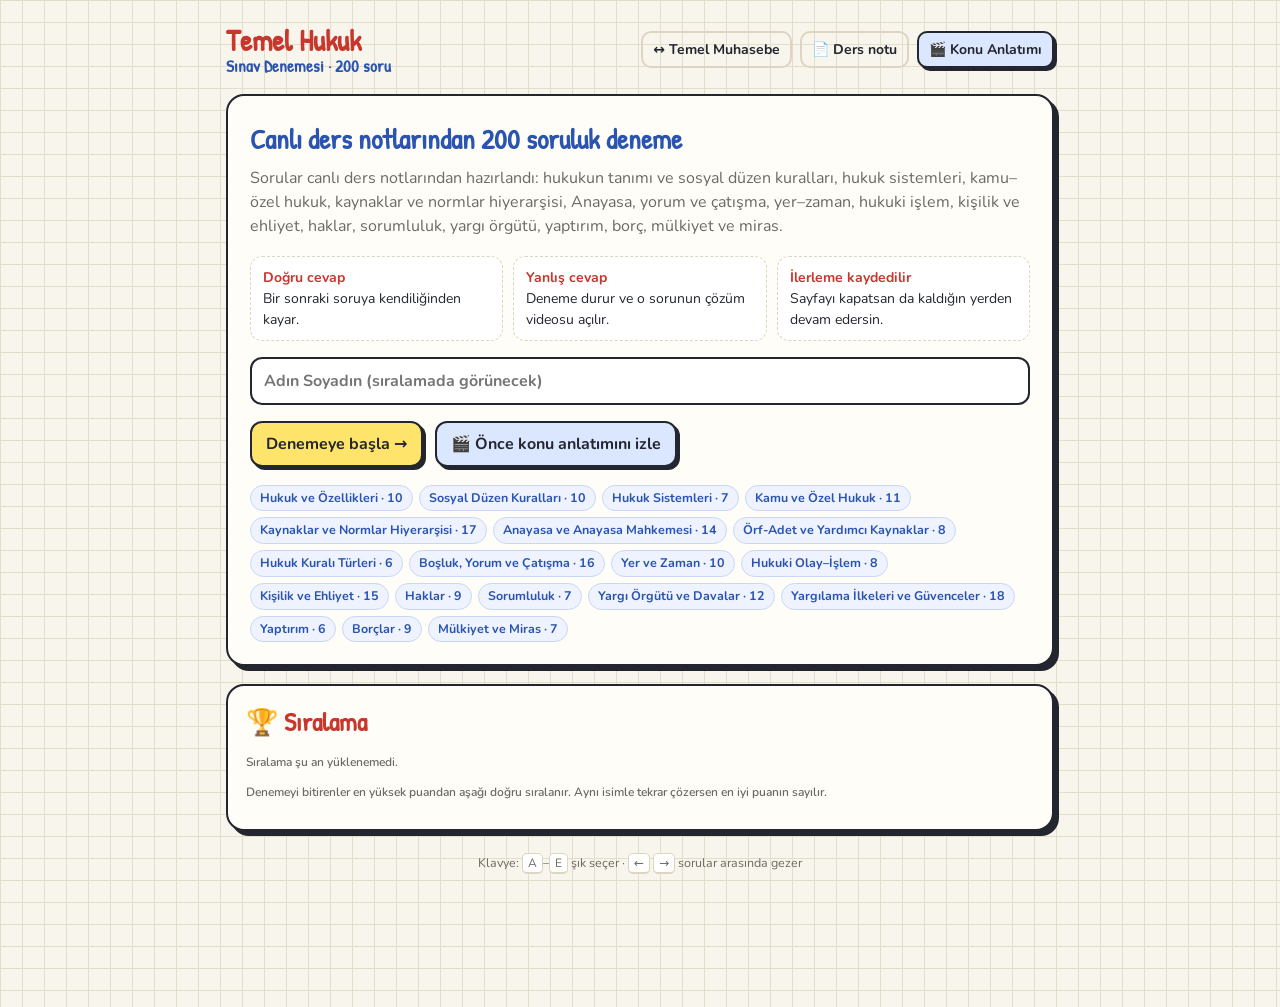
==== hukuk.html @ 13c5e0bb "Temel Hukuk denemesi eklendi: 200 soru, konu anlatımı, ders notu PDF Site iki derse ayrıldı: ortak a" ====
<!doctype html>
<html lang="tr">
<head>
<meta charset="utf-8">
<meta name="viewport" content="width=device-width, initial-scale=1">
<title>Temel Hukuk Denemesi</title>
<meta name="description" content="Temel Hukuk denemesi: canlı ders notlarından 200 soru, konu anlatım videosu ve her soru için çözüm videosu.">
<link rel="preconnect" href="https://fonts.googleapis.com">
<link rel="preconnect" href="https://fonts.gstatic.com" crossorigin>
<link href="https://fonts.googleapis.com/css2?family=Nunito:wght@400;600;700;800&family=Patrick+Hand&display=swap" rel="stylesheet">
<link rel="stylesheet" href="style.css">
</head>
<body>
<div class="wrap" id="app"></div>

<!-- Video oynatıcı -->
<div class="modal" id="modal" role="dialog" aria-modal="true" aria-label="Çözüm videosu">
  <div class="player">
    <div class="ptitle"><span class="rec" id="pTitle">Çözüm videosu</span><button class="btn sm ghost" style="color:#eee;border-color:#444" id="pClose">Kapat ✕</button></div>
    <div class="screen" id="screen">
      <div class="board" id="board"></div>
      <svg class="avatar" id="avatar" viewBox="0 0 104 120" aria-hidden="true">
        <ellipse cx="52" cy="116" rx="40" ry="5" fill="rgba(0,0,0,.25)"/>
        <path d="M14 118 C16 86 30 76 52 76 C74 76 88 86 90 118 Z" fill="#2a54b0"/>
        <path d="M44 78 L52 96 L60 78 Z" fill="#fff"/>
        <path d="M50 82 L52 100 L54 82 Z" fill="#c8372d"/>
        <g class="arm"><path d="M84 96 C96 88 98 74 92 66" stroke="#2a54b0" stroke-width="10" fill="none" stroke-linecap="round"/><circle cx="92" cy="64" r="6" fill="#f2c7a5"/><rect x="90" y="46" width="4" height="18" rx="2" fill="#ffe46b" transform="rotate(18 92 55)"/></g>
        <rect x="46" y="64" width="12" height="14" fill="#f2c7a5"/>
        <ellipse cx="52" cy="44" rx="25" ry="27" fill="#f2c7a5"/>
        <path d="M27 42 C26 20 40 13 54 14 C70 15 80 26 77 42 C74 32 66 26 52 27 C40 27 32 32 27 42Z" fill="#3b2a20"/>
        <circle cx="43" cy="46" r="7" fill="none" stroke="#222" stroke-width="2"/><circle cx="61" cy="46" r="7" fill="none" stroke="#222" stroke-width="2"/><path d="M50 46 H54" stroke="#222" stroke-width="2"/>
        <circle cx="43" cy="46" r="2.2" fill="#222"/><circle cx="61" cy="46" r="2.2" fill="#222"/>
        <ellipse class="mouth" cx="52" cy="60" rx="6" ry="3.4" fill="#8a2a22"/>
      </svg>
      <div class="cap" id="cap"></div>
      <button class="big" id="bigPlay" aria-label="Oynat" style="display:none"><b>▶</b></button>
    </div>
    <div class="ctrl">
      <button id="pPlay" aria-label="Oynat / Duraklat">⏸</button>
      <button id="pPrev" aria-label="Önceki adım">⏮</button>
      <button id="pNext" aria-label="Sonraki adım">⏭</button>
      <div class="pb" id="pBar"><i></i></div>
      <span class="t" id="pTime">0/0</span>
      <button id="pRate">1x</button>
      <button id="pMute">🔊</button>
      <button id="pDone" class="next">Devam →</button>
    </div>
  </div>
</div>

<script>window.DERS = { key: "hukuk-v1", ad: "Temel Hukuk", alt: "Sınav Denemesi", etiket: "Hukuk",
  h2: "Canlı ders notlarından 200 soruluk deneme",
  intro: "Sorular canlı ders notlarından hazırlandı: hukukun tanımı ve sosyal düzen kuralları, hukuk sistemleri, kamu–özel hukuk, kaynaklar ve normlar hiyerarşisi, Anayasa, yorum ve çatışma, yer–zaman, hukuki işlem, kişilik ve ehliyet, haklar, sorumluluk, yargı örgütü, yaptırım, borç, mülkiyet ve miras.",
  diger: { ad: "Temel Muhasebe", href: "./" }, pdf: "Temel-Hukuk-Ders-Notlari.pdf" };</script>
<script src="hukuk-sorular.js"></script>
<script src="hukuk-konu.js"></script>
<script src="app.js"></script>
</body>
</html>
---- style.css ----
:root{
  --paper:#f8f5ec; --grid:#e3ddcc; --ink:#23262f; --muted:#6b6a64; --card:#fffdf7; --line:#ddd5c2;
  --red:#c8372d; --blue:#2a54b0; --green:#23885a; --yellow:#ffe46b; --pink:#f59fb7; --teal:#7fd3cf;
  --ok-bg:#e3f5ea; --bad-bg:#fbe5e2; --board:#1f3a30; --chalk:#f3f1e7;
  color-scheme:light;
}
*{box-sizing:border-box}
html,body{margin:0}
body{
  background:var(--paper);
  background-image:linear-gradient(var(--grid) 1px,transparent 1px),linear-gradient(90deg,var(--grid) 1px,transparent 1px);
  background-size:22px 22px;
  color:var(--ink); font-family:Nunito,system-ui,sans-serif; font-size:16px; line-height:1.5; min-height:100vh;
}
button{font:inherit;cursor:pointer}
.hand{font-family:"Patrick Hand",cursive}
.wrap{max-width:860px;margin:0 auto;padding:16px 16px 120px}
header.top{display:flex;align-items:center;gap:12px;justify-content:space-between;flex-wrap:wrap;margin:8px 0 18px}
header.top h1{margin:0;font-family:"Patrick Hand",cursive;font-size:30px;color:var(--red);line-height:1.1}
header.top h1 small{display:block;font-size:17px;color:var(--blue)}
.btn{border:2px solid var(--ink);background:var(--card);color:var(--ink);border-radius:12px;padding:9px 14px;font-weight:700;box-shadow:3px 3px 0 var(--ink);transition:transform .08s,box-shadow .08s}
.btn:hover{transform:translate(-1px,-1px);box-shadow:4px 4px 0 var(--ink)}
.btn:active{transform:translate(2px,2px);box-shadow:1px 1px 0 var(--ink)}
.btn.primary{background:var(--yellow)}
.btn.blue{background:#dbe6ff}
.btn.ghost{box-shadow:none;border-color:var(--line);background:transparent}
.btn.sm{padding:6px 10px;font-size:14px;border-radius:10px}

/* Start */
.hero{background:var(--card);border:2px solid var(--ink);border-radius:18px;padding:22px;box-shadow:5px 5px 0 var(--ink)}
.hero h2{font-family:"Patrick Hand",cursive;font-size:28px;margin:0 0 6px;color:var(--blue)}
.hero p{margin:6px 0;color:var(--muted)}
.hero .row{display:flex;gap:12px;flex-wrap:wrap;margin-top:16px}
.feat{display:grid;grid-template-columns:repeat(auto-fit,minmax(180px,1fr));gap:10px;margin-top:18px}
.feat div{border:1.5px dashed var(--line);border-radius:12px;padding:10px 12px;font-size:14px;background:#fff}
.feat b{display:block;color:var(--red)}
.topics{margin-top:18px;display:flex;flex-wrap:wrap;gap:6px}
.chip{display:inline-block;font-size:12.5px;font-weight:700;padding:3px 9px;border-radius:999px;background:#eef3ff;color:var(--blue);border:1px solid #c9d6f5}

/* Quiz */
.bar{position:sticky;top:0;z-index:5;background:color-mix(in srgb,var(--paper) 92%,transparent);backdrop-filter:blur(4px);padding:10px 0;margin-bottom:10px}
.bar .meta{display:flex;justify-content:space-between;align-items:center;gap:8px;flex-wrap:wrap;font-weight:700;font-size:14px}
.stats span{margin-left:10px}
.stats .ok{color:var(--green)} .stats .bad{color:var(--red)}
.prog{height:10px;border:2px solid var(--ink);border-radius:999px;background:#fff;overflow:hidden;margin-top:8px}
.prog i{display:block;height:100%;background:linear-gradient(90deg,var(--teal),var(--green));width:0;transition:width .4s}
.stage{position:relative;overflow:hidden}
.card{background:var(--card);border:2px solid var(--ink);border-radius:18px;padding:20px;box-shadow:5px 5px 0 var(--ink)}
.card.slide-in{animation:slideIn .38s cubic-bezier(.2,.8,.2,1)}
.card.slide-back{animation:slideBack .38s cubic-bezier(.2,.8,.2,1)}
@keyframes slideIn{from{transform:translateX(70px);opacity:0}to{transform:none;opacity:1}}
@keyframes slideBack{from{transform:translateX(-70px);opacity:0}to{transform:none;opacity:1}}
.qhead{display:flex;justify-content:space-between;align-items:center;gap:8px;margin-bottom:10px;flex-wrap:wrap}
.qno{font-family:"Patrick Hand",cursive;font-size:24px;color:var(--red)}
.qtext{font-size:18px;font-weight:700;margin:4px 0 16px}
.opts{display:grid;gap:10px}
.opt{display:flex;gap:12px;align-items:flex-start;text-align:left;width:100%;border:2px solid var(--line);background:#fff;border-radius:14px;padding:12px 14px;color:var(--ink);transition:border-color .15s,background .15s,transform .1s}
.opt:hover:not([disabled]){border-color:var(--blue);transform:translateX(3px)}
.opt .L{flex:none;width:30px;height:30px;border-radius:50%;border:2px solid var(--ink);display:grid;place-items:center;font-weight:800;background:var(--paper)}
.opt[disabled]{cursor:default}
.opt.correct{border-color:var(--green);background:var(--ok-bg)}
.opt.correct .L{background:var(--green);color:#fff;border-color:var(--green)}
.opt.wrong{border-color:var(--red);background:var(--bad-bg)}
.opt.wrong .L{background:var(--red);color:#fff;border-color:var(--red)}
.opt.wrong{animation:shake .35s}
@keyframes shake{25%{transform:translateX(-6px)}50%{transform:translateX(6px)}75%{transform:translateX(-3px)}}
.after{margin-top:16px;display:none;gap:10px;flex-wrap:wrap;align-items:center}
.after.show{display:flex}
.after .msg{flex:1 1 220px;font-weight:700}
.msg.ok{color:var(--green)} .msg.bad{color:var(--red)}
.nav{display:flex;justify-content:space-between;gap:10px;margin-top:14px}
.gridwrap{margin-top:18px;background:var(--card);border:2px solid var(--ink);border-radius:16px;padding:14px;display:none}
.gridwrap.show{display:block}
.grid{display:grid;grid-template-columns:repeat(auto-fill,minmax(38px,1fr));gap:6px}
.grid button{border:1.5px solid var(--line);background:#fff;border-radius:8px;padding:6px 0;font-weight:700;font-size:13px}
.grid button.ok{background:var(--ok-bg);border-color:var(--green);color:var(--green)}
.grid button.bad{background:var(--bad-bg);border-color:var(--red);color:var(--red)}
.grid button.cur{outline:3px solid var(--yellow);outline-offset:1px}

/* Result */
.result h2{font-family:"Patrick Hand",cursive;font-size:32px;margin:0;color:var(--blue)}
.score{font-size:56px;font-weight:800;color:var(--green);line-height:1}
.wlist{margin-top:14px;display:grid;gap:8px}
.witem{display:flex;gap:10px;align-items:center;justify-content:space-between;border:1.5px solid var(--line);border-radius:12px;padding:10px 12px;background:#fff}
.witem p{margin:0;font-size:14px}

/* Player */
.modal{position:fixed;inset:0;background:rgba(20,22,28,.72);z-index:50;display:none;align-items:center;justify-content:center;padding:16px}
.modal.show{display:flex}
.player{width:min(960px,100%);background:#0f1b16;border-radius:18px;overflow:hidden;box-shadow:0 20px 60px rgba(0,0,0,.5);border:3px solid #000}
.ptitle{display:flex;justify-content:space-between;align-items:center;gap:8px;padding:10px 14px;background:#111;color:#eee;font-weight:700;font-size:14px}
.ptitle .rec{display:inline-flex;align-items:center;gap:6px}
.ptitle .rec:before{content:"";width:9px;height:9px;border-radius:50%;background:#e33;animation:blink 1.2s infinite}
@keyframes blink{50%{opacity:.25}}
.screen{position:relative;aspect-ratio:16/9;background:var(--board);background-image:radial-gradient(ellipse at 30% 20%,rgba(255,255,255,.06),transparent 60%),radial-gradient(ellipse at 80% 90%,rgba(0,0,0,.25),transparent 60%);color:var(--chalk);overflow:hidden}
@media (max-width:640px){.screen{aspect-ratio:auto;height:min(72vh,560px)}}
.board{position:absolute;inset:0;padding:22px 26px 70px;overflow:auto;scroll-behavior:smooth}
.board h3{font-family:"Patrick Hand",cursive;font-weight:400;font-size:clamp(22px,3.4vw,34px);color:var(--yellow);margin:0 0 10px;padding-right:120px}
.board .bq{font-size:clamp(13px,1.6vw,16px);opacity:.85;border-left:3px solid var(--teal);padding-left:10px;margin:0 0 12px;padding-right:110px}
.board .li{font-family:"Patrick Hand",cursive;font-size:clamp(17px,2.3vw,24px);line-height:1.35;margin:8px 0;padding-left:26px;position:relative;opacity:0;transform:translateY(8px);transition:opacity .45s,transform .45s;padding-right:100px}
.board .li:before{content:"✎";position:absolute;left:0;color:var(--pink)}
.board .li.on{opacity:1;transform:none}
.board .li.now{color:#fff;text-shadow:0 0 12px rgba(255,228,107,.35)}
.board .ans{font-family:"Patrick Hand",cursive;font-size:clamp(18px,2.4vw,26px);background:rgba(127,211,207,.15);border:2px dashed var(--teal);border-radius:12px;padding:8px 12px;margin-top:12px;opacity:0;transition:opacity .5s}
.board .ans.on{opacity:1}
.jt{margin:12px 0;border-collapse:collapse;width:min(100%,640px);font-family:"Patrick Hand",cursive;font-size:clamp(15px,2vw,21px);opacity:0;transition:opacity .4s}
.jt.on{opacity:1}
.jt th{color:var(--teal);font-weight:400;border-bottom:2px solid var(--chalk);padding:4px 8px;text-align:left}
.jt th.n,.jt td.n{text-align:right;width:110px;border-left:2px solid var(--chalk)}
.jt td{padding:5px 8px}
.jt tr.r{opacity:0;transform:translateX(-10px);transition:opacity .4s,transform .4s}
.jt tr.r.on{opacity:1;transform:none}
.jt tr.cr td:first-child{padding-left:42px}
.jt tr.sep td{border-top:2px solid var(--chalk);padding:0;height:4px}
.avatar{position:absolute;right:14px;top:12px;width:104px;height:120px;pointer-events:none}
.avatar .mouth{transform-origin:50% 50%;transform-box:fill-box}
.avatar.talk .mouth{animation:talk .22s infinite alternate}
@keyframes talk{from{transform:scaleY(.25)}to{transform:scaleY(1.15)}}
.avatar.talk .arm{animation:wave 1.4s infinite ease-in-out;transform-origin:20% 10%;transform-box:fill-box}
@keyframes wave{50%{transform:rotate(-12deg)}}
.cap{position:absolute;left:0;right:0;bottom:0;padding:10px 16px;background:linear-gradient(transparent,rgba(0,0,0,.75) 35%);font-size:clamp(13px,1.7vw,17px);color:#fff;text-align:center;min-height:52px}
.cap span{background:rgba(0,0,0,.55);padding:3px 8px;border-radius:6px;box-decoration-break:clone;-webkit-box-decoration-break:clone}
.big{position:absolute;inset:0;display:grid;place-items:center;background:rgba(0,0,0,.35);border:0;color:#fff}
.big b{width:84px;height:84px;border-radius:50%;background:var(--red);display:grid;place-items:center;font-size:34px;box-shadow:0 6px 20px rgba(0,0,0,.4)}
.ctrl{display:flex;align-items:center;gap:8px;padding:8px 12px;background:#111;color:#ddd;flex-wrap:wrap}
.ctrl button{background:#222;border:1px solid #333;color:#eee;border-radius:8px;padding:6px 10px;font-weight:700;font-size:14px}
.ctrl button:hover{background:#333}
.ctrl .pb{flex:1 1 140px;height:8px;background:#333;border-radius:999px;overflow:hidden;cursor:pointer}
.ctrl .pb i{display:block;height:100%;width:0;background:var(--red);transition:width .3s}
.ctrl .t{font-size:12.5px;min-width:52px;text-align:center}
.ctrl .next{background:var(--yellow);color:#111;border-color:var(--yellow)}
.vframe{position:absolute;inset:0;width:100%;height:100%;border:0;background:#000}
.namebox{margin-top:16px;display:flex;gap:10px;flex-wrap:wrap;align-items:center}
.namebox input{flex:1 1 220px;font:inherit;font-weight:700;padding:10px 12px;border:2px solid var(--ink);border-radius:12px;background:#fff;color:var(--ink)}
.namebox input.err{border-color:var(--red);animation:shake .35s}
.lb{margin-top:18px;background:var(--card);border:2px solid var(--ink);border-radius:18px;padding:16px 18px;box-shadow:5px 5px 0 var(--ink)}
.lb h3{font-family:"Patrick Hand",cursive;font-size:26px;margin:0 0 8px;color:var(--red)}
.lb ol{list-style:none;margin:0;padding:0;display:grid;gap:6px}
.lb li{display:flex;align-items:center;gap:10px;padding:7px 10px;border-radius:10px;background:#fff;border:1.5px solid var(--line)}
.lb li.me{border-color:var(--blue);background:#eef3ff}
.lb .rk{flex:none;width:30px;height:30px;border-radius:50%;display:grid;place-items:center;font-weight:800;background:var(--paper);border:2px solid var(--ink);font-size:14px}
.lb li:nth-child(1) .rk{background:#ffd54a}.lb li:nth-child(2) .rk{background:#dfe3ea}.lb li:nth-child(3) .rk{background:#f0b787}
.lb .nm{flex:1;font-weight:700;overflow:hidden;text-overflow:ellipsis;white-space:nowrap}
.lb .pt{font-weight:800;color:var(--green)}
.lb .sub{font-size:12px;color:var(--muted);font-weight:600}
.note{font-size:12.5px;color:var(--muted);margin-top:22px;text-align:center}
.kbd{display:inline-block;border:1px solid var(--line);border-bottom-width:2px;border-radius:5px;padding:0 5px;font-size:12px;background:#fff}
.board{padding-bottom:120px}
@media (max-width:520px){.jt th.n,.jt td.n{width:72px}.qtext{font-size:16.5px}.avatar{width:72px;height:84px}.board h3,.board .bq,.board .li{padding-right:70px}.stats span{margin-left:6px}}
a.btn{text-decoration:none;display:inline-flex;align-items:center}
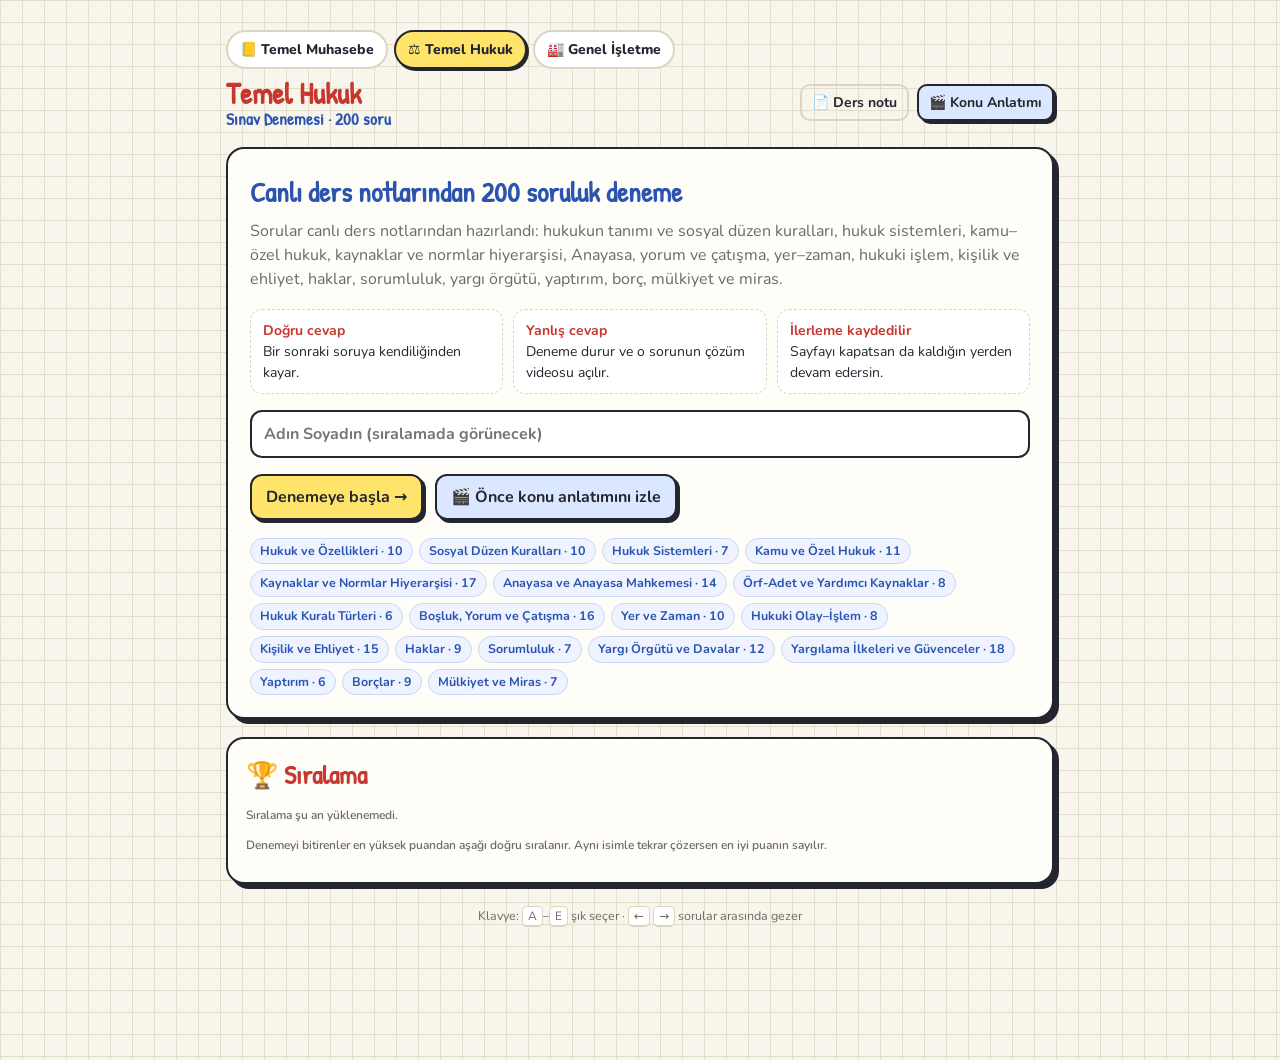
==== commit d3da63e6: "Genel İşletme dersi: 200 soru, konu anlatımı, ders notu PDF ve 3 dersli seçici Co-Authored-By: Claud" ====
--- a/hukuk.html
+++ b/hukuk.html
@@ -51,7 +51,7 @@
 <script>window.DERS = { key: "hukuk-v1", ad: "Temel Hukuk", alt: "Sınav Denemesi", etiket: "Hukuk",
   h2: "Canlı ders notlarından 200 soruluk deneme",
   intro: "Sorular canlı ders notlarından hazırlandı: hukukun tanımı ve sosyal düzen kuralları, hukuk sistemleri, kamu–özel hukuk, kaynaklar ve normlar hiyerarşisi, Anayasa, yorum ve çatışma, yer–zaman, hukuki işlem, kişilik ve ehliyet, haklar, sorumluluk, yargı örgütü, yaptırım, borç, mülkiyet ve miras.",
-  diger: { ad: "Temel Muhasebe", href: "./" }, pdf: "Temel-Hukuk-Ders-Notlari.pdf" };</script>
+  pdf: "Temel-Hukuk-Ders-Notlari.pdf" };</script>
 <script src="hukuk-sorular.js"></script>
 <script src="hukuk-konu.js"></script>
 <script src="app.js"></script>
--- a/style.css
+++ b/style.css
@@ -148,3 +148,8 @@
 .board{padding-bottom:120px}
 @media (max-width:520px){.jt th.n,.jt td.n{width:72px}.qtext{font-size:16.5px}.avatar{width:72px;height:84px}.board h3,.board .bq,.board .li{padding-right:70px}.stats span{margin-left:6px}}
 a.btn{text-decoration:none;display:inline-flex;align-items:center}
+
+.dersler{display:flex;gap:6px;flex-wrap:wrap;margin:14px 0 4px}
+.dersler a,.dersler span{font-weight:800;font-size:14px;padding:7px 12px;border-radius:999px;border:2px solid var(--line);background:#fff;color:var(--ink);text-decoration:none}
+.dersler a:hover{border-color:var(--blue);color:var(--blue)}
+.dersler .on{background:var(--yellow);border-color:var(--ink);box-shadow:2px 2px 0 var(--ink)}
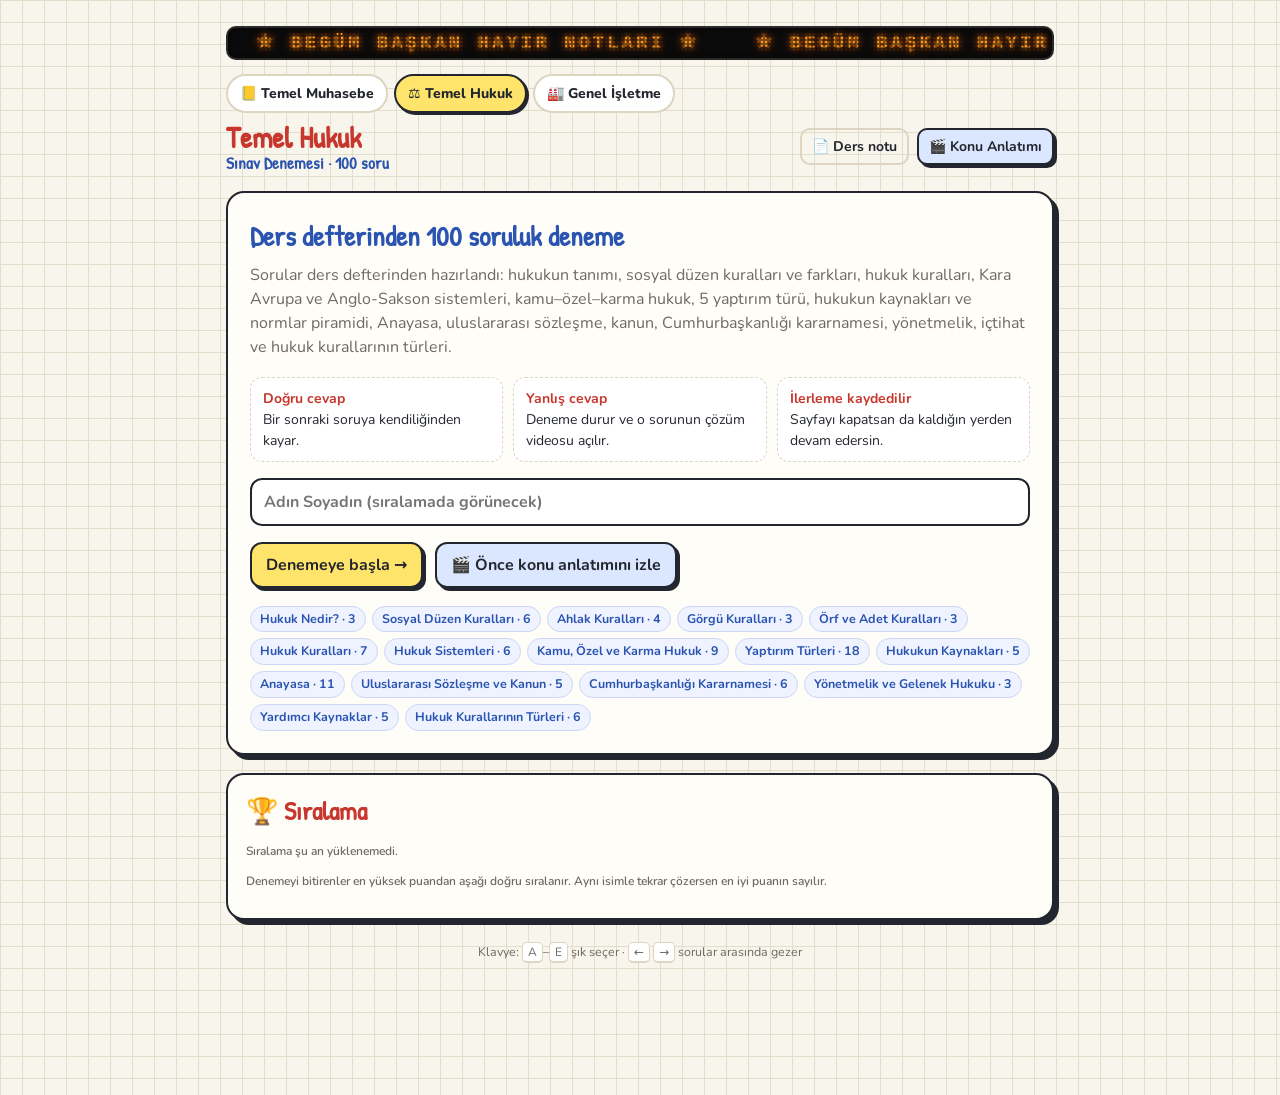
==== commit 0a31b07f: "Temel Hukuk ders defterine göre yenilendi (100 soru, yeni konu anlatımı ve PDF); LED kayan yazı ekle" ====
--- a/hukuk.html
+++ b/hukuk.html
@@ -4,7 +4,7 @@
 <meta charset="utf-8">
 <meta name="viewport" content="width=device-width, initial-scale=1">
 <title>Temel Hukuk Denemesi</title>
-<meta name="description" content="Temel Hukuk denemesi: canlı ders notlarından 200 soru, konu anlatım videosu ve her soru için çözüm videosu.">
+<meta name="description" content="Temel Hukuk denemesi: ders defterinden 100 soru, konu anlatım videosu ve ders notu PDF.">
 <link rel="preconnect" href="https://fonts.googleapis.com">
 <link rel="preconnect" href="https://fonts.gstatic.com" crossorigin>
 <link href="https://fonts.googleapis.com/css2?family=Nunito:wght@400;600;700;800&family=Patrick+Hand&display=swap" rel="stylesheet">
@@ -48,9 +48,9 @@
   </div>
 </div>
 
-<script>window.DERS = { key: "hukuk-v1", ad: "Temel Hukuk", alt: "Sınav Denemesi", etiket: "Hukuk",
-  h2: "Canlı ders notlarından 200 soruluk deneme",
-  intro: "Sorular canlı ders notlarından hazırlandı: hukukun tanımı ve sosyal düzen kuralları, hukuk sistemleri, kamu–özel hukuk, kaynaklar ve normlar hiyerarşisi, Anayasa, yorum ve çatışma, yer–zaman, hukuki işlem, kişilik ve ehliyet, haklar, sorumluluk, yargı örgütü, yaptırım, borç, mülkiyet ve miras.",
+<script>window.DERS = { key: "hukuk-v2", ad: "Temel Hukuk", alt: "Sınav Denemesi", etiket: "Hukuk",
+  h2: "Ders defterinden 100 soruluk deneme",
+  intro: "Sorular ders defterinden hazırlandı: hukukun tanımı, sosyal düzen kuralları ve farkları, hukuk kuralları, Kara Avrupa ve Anglo-Sakson sistemleri, kamu–özel–karma hukuk, 5 yaptırım türü, hukukun kaynakları ve normlar piramidi, Anayasa, uluslararası sözleşme, kanun, Cumhurbaşkanlığı kararnamesi, yönetmelik, içtihat ve hukuk kurallarının türleri.",
   pdf: "Temel-Hukuk-Ders-Notlari.pdf" };</script>
 <script src="hukuk-sorular.js"></script>
 <script src="hukuk-konu.js"></script>
--- a/style.css
+++ b/style.css
@@ -153,3 +153,10 @@
 .dersler a,.dersler span{font-weight:800;font-size:14px;padding:7px 12px;border-radius:999px;border:2px solid var(--line);background:#fff;color:var(--ink);text-decoration:none}
 .dersler a:hover{border-color:var(--blue);color:var(--blue)}
 .dersler .on{background:var(--yellow);border-color:var(--ink);box-shadow:2px 2px 0 var(--ink)}
+
+.led{position:relative;overflow:hidden;background:#0b0b0b;border:2px solid #2a2a2a;border-radius:10px;height:34px;margin:10px 0 2px;box-shadow:inset 0 0 12px #000}
+.led::after{content:"";position:absolute;inset:0;pointer-events:none;background-image:radial-gradient(circle,transparent 1.1px,#0b0b0b 1.6px);background-size:4px 4px;opacity:.55}
+.led-track{display:flex;width:max-content;animation:ledscroll 18s linear infinite}
+.led-track span{flex:none;padding:0 28px;line-height:30px;font-family:"Courier New",monospace;font-weight:800;font-size:19px;letter-spacing:3px;color:#ff9a1f;text-shadow:0 0 4px #ff7b00,0 0 10px #ff5a00;white-space:nowrap}
+@keyframes ledscroll{from{transform:translateX(0)}to{transform:translateX(-50%)}}
+@media (prefers-reduced-motion:reduce){.led-track{animation-duration:60s}}
